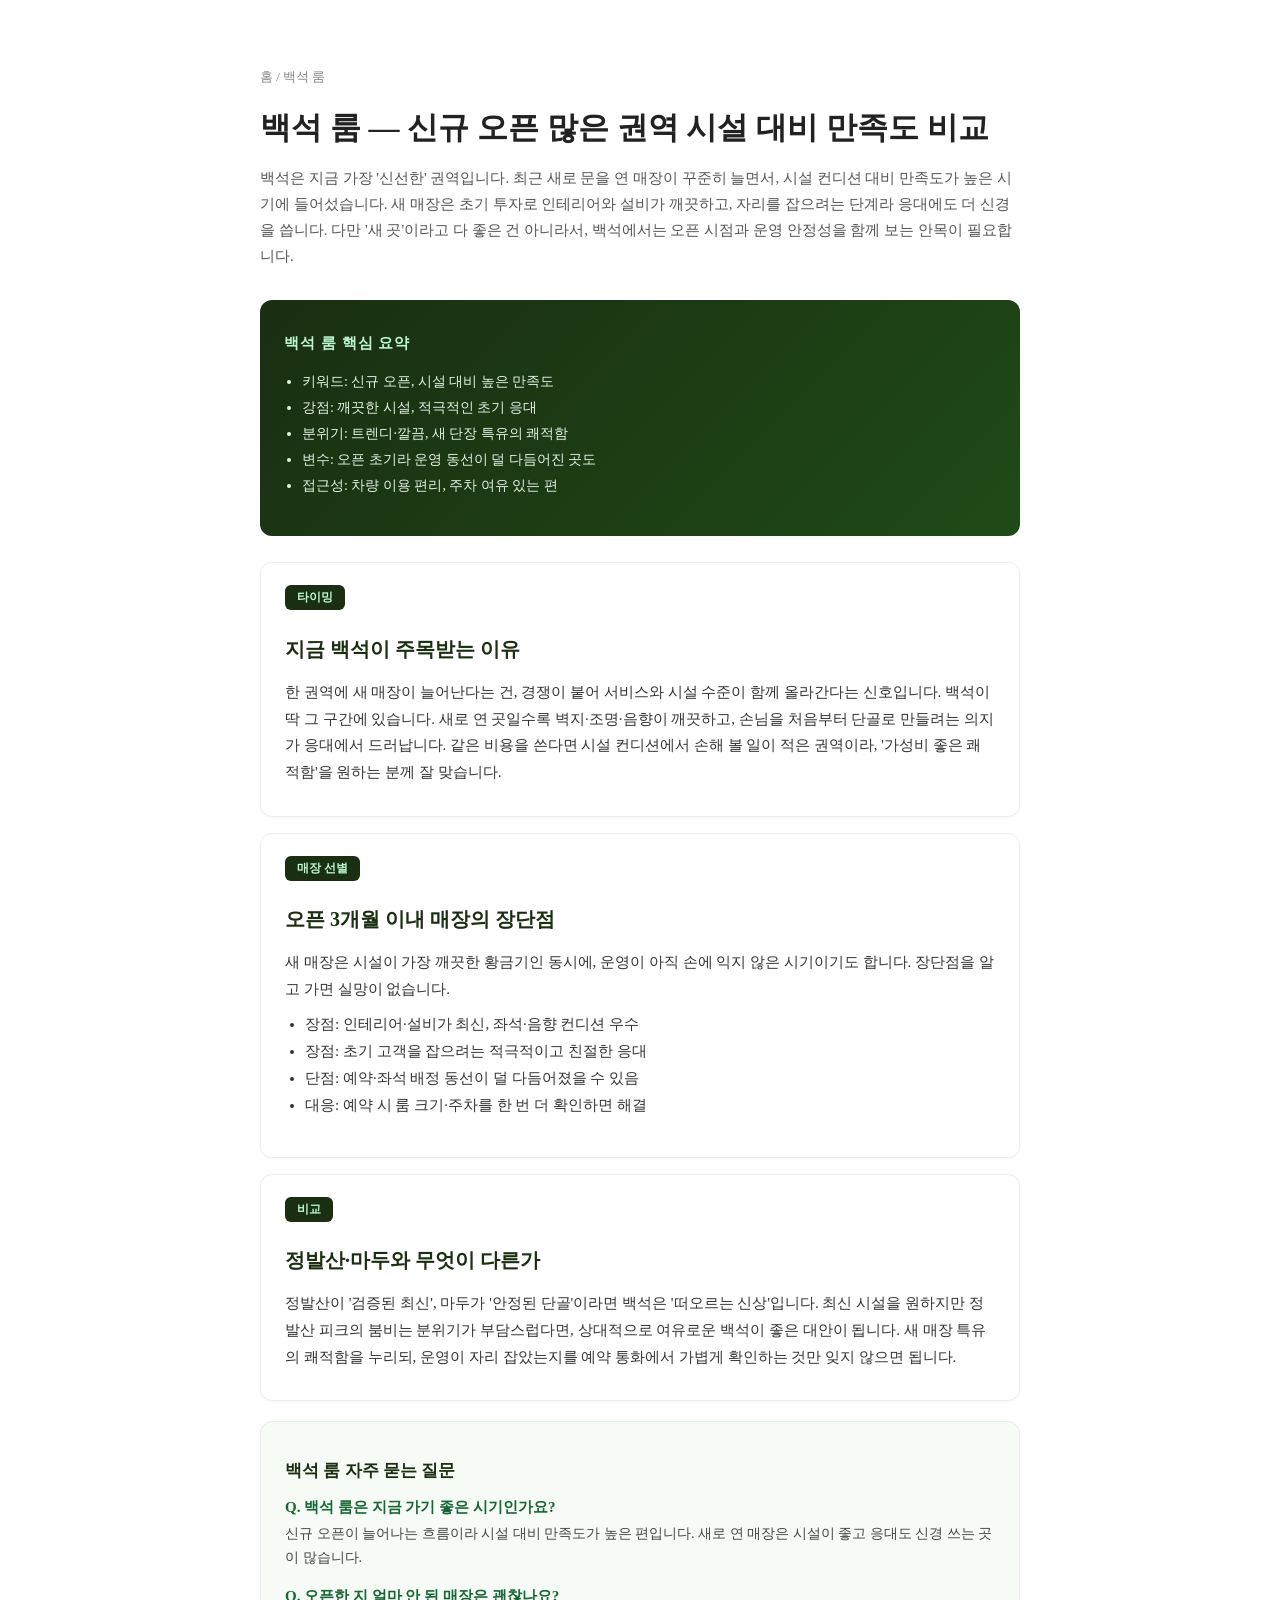
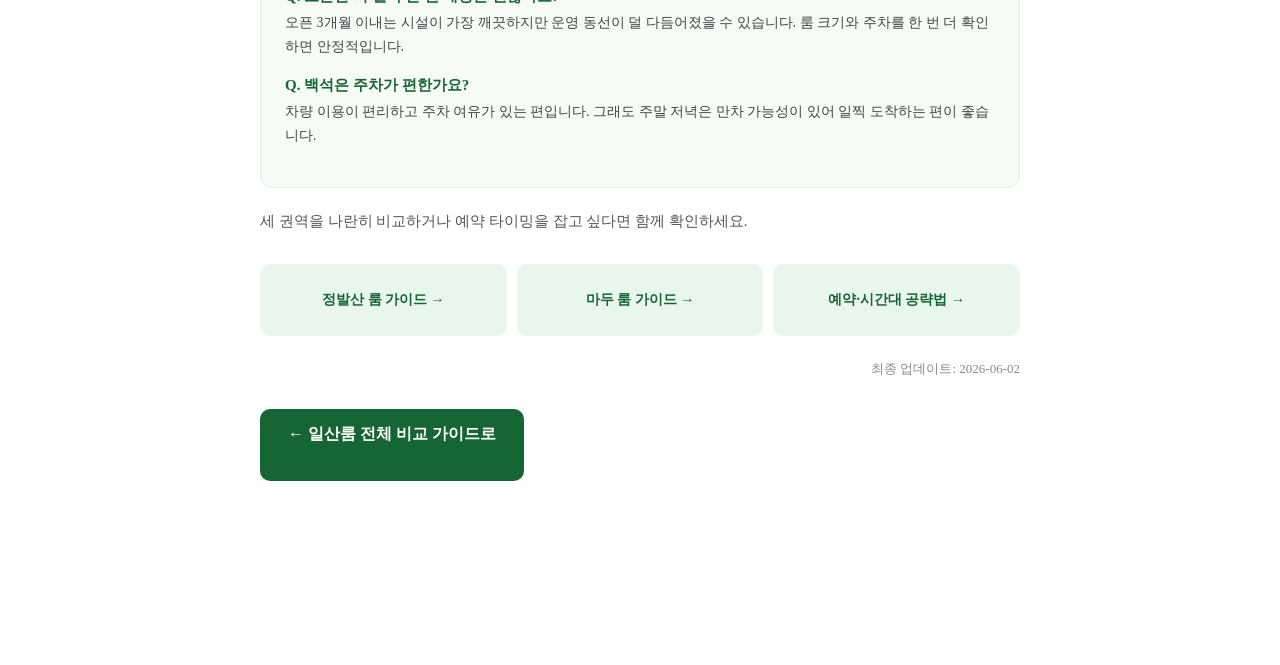
==== baekseok/index.html @ bc88d6ab "feat(seo): 롱테일 스포크 4페이지 추가 + legal 콘텐츠 보강 (허브앤스포크) - 신규 페이지: /jeongbalsan/ /madu/ /baekseok/ /reserv" ====
<!DOCTYPE html>
<html lang="ko">
<head>
  <meta charset="UTF-8">
  <meta name="viewport" content="width=device-width, initial-scale=1.0">
  <title>백석 룸 — 신규 오픈 많은 권역 시설 대비 만족도 비교</title>
  <link rel="icon" href="/favicon.ico" type="image/x-icon">
  <meta name="description" content="백석 룸은 신규 오픈이 늘며 시설 대비 만족도가 높은 시기입니다. 백석역 일대 새 매장 고르는 법과 오픈 3개월 이내 매장의 장단점, 직접 가본 비교 포인트를 정리했습니다.">
  <meta name="keywords" content="백석 룸, 백석역 룸, 백석 신규 룸, 백석 프라이빗 룸, 백석 룸 추천, 백석 룸 후기">
  <link rel="canonical" href="https://ilsanroom3.pages.dev/baekseok/">
  <meta property="og:type" content="article">
  <meta property="og:title" content="백석 룸 — 신규 오픈 많은 권역 시설 대비 만족도 비교">
  <meta property="og:description" content="백석은 신규 오픈이 늘며 시설 대비 만족도가 높은 시기. 새 매장 고르는 법과 비교 포인트.">
  <meta property="og:url" content="https://ilsanroom3.pages.dev/baekseok/">
  <meta property="og:image" content="https://ilsanroom3.pages.dev/og-home.png">
  <meta property="og:image:width" content="1200">
  <meta property="og:image:height" content="1200">
  <meta property="og:locale" content="ko_KR">
  <meta property="og:site_name" content="일산룸 추천 가이드">
  <meta name="twitter:card" content="summary_large_image">
  <meta name="twitter:title" content="백석 룸 — 신규 오픈 많은 권역 시설 대비 만족도 비교">
  <meta name="twitter:description" content="백석은 신규 오픈이 늘며 시설 대비 만족도가 높은 시기. 새 매장 고르는 법.">
  <meta name="twitter:image" content="https://ilsanroom3.pages.dev/og-home.png">
  <meta name="robots" content="index, follow, max-snippet:-1, max-image-preview:large">
  <meta name="theme-color" content="#1a1a2e">
  <link rel="manifest" href="/site.webmanifest">
  <link rel="apple-touch-icon" href="/icon-192.png">
  <meta name="apple-mobile-web-app-capable" content="yes">
  <meta name="apple-mobile-web-app-title" content="일산룸">
  <script type="application/ld+json">
  {
    "@context": "https://schema.org",
    "@graph": [
      {
        "@type": "WebPage",
        "@id": "https://ilsanroom3.pages.dev/baekseok/#webpage",
        "name": "백석 룸 — 신규 오픈 많은 권역 시설 대비 만족도 비교",
        "description": "백석역 일대 신규 매장 고르는 법과 비교 포인트.",
        "url": "https://ilsanroom3.pages.dev/baekseok/",
        "inLanguage": "ko-KR",
        "datePublished": "2026-06-02T00:00:00+09:00",
        "dateModified": "2026-06-02T00:00:00+09:00",
        "isPartOf": { "@id": "https://ilsanroom3.pages.dev/#website" },
        "breadcrumb": { "@id": "https://ilsanroom3.pages.dev/baekseok/#breadcrumb" }
      },
      {
        "@type": "BreadcrumbList",
        "@id": "https://ilsanroom3.pages.dev/baekseok/#breadcrumb",
        "itemListElement": [
          { "@type": "ListItem", "position": 1, "name": "홈", "item": "https://ilsanroom3.pages.dev/" },
          { "@type": "ListItem", "position": 2, "name": "백석 룸", "item": "https://ilsanroom3.pages.dev/baekseok/" }
        ]
      },
      {
        "@type": "Article",
        "headline": "백석 룸 — 신규 오픈 많은 권역 시설 대비 만족도 비교",
        "description": "신규 오픈 매장의 장단점과 백석역 룸 선택 기준.",
        "datePublished": "2026-06-02T00:00:00+09:00",
        "dateModified": "2026-06-02T00:00:00+09:00",
        "inLanguage": "ko-KR",
        "author": { "@type": "Person", "name": "일산룸 10년 경험자" },
        "publisher": { "@id": "https://ilsanroom3.pages.dev/#organization" },
        "mainEntityOfPage": { "@id": "https://ilsanroom3.pages.dev/baekseok/#webpage" }
      },
      {
        "@type": "FAQPage",
        "mainEntity": [
          {
            "@type": "Question",
            "name": "백석 룸은 지금 가기 좋은 시기인가요?",
            "acceptedAnswer": { "@type": "Answer", "text": "백석은 신규 오픈이 늘어나는 흐름이라 시설 대비 만족도가 높은 편입니다. 새로 연 매장은 초기 투자로 시설 컨디션이 좋고, 자리를 잡기 위한 응대도 신경 쓰는 곳이 많습니다." }
          },
          {
            "@type": "Question",
            "name": "오픈한 지 얼마 안 된 매장은 괜찮나요?",
            "acceptedAnswer": { "@type": "Answer", "text": "오픈 3개월 이내 매장은 시설이 가장 깨끗한 시기지만 운영 동선이 덜 다듬어졌을 수 있습니다. 예약 시 룸 크기와 주차를 한 번 더 확인하면 안정적으로 이용할 수 있습니다." }
          }
        ]
      }
    ]
  }
  </script>
  <link rel="stylesheet" href="/style.css">
  <style>
    .spoke-wrap{max-width:760px;margin:0 auto;padding:40px 20px 100px;color:#222}
    .spoke-wrap h1{font-size:25px;font-weight:800;margin-bottom:8px;line-height:1.38;word-break:keep-all}
    .spoke-wrap .lead{color:#555;margin-bottom:30px;font-size:15px;line-height:1.75}
    .spoke-hero{background:linear-gradient(135deg,#1a2e11,#1f4a17);color:#fff;padding:22px 24px;border-radius:12px;margin-bottom:26px}
    .spoke-hero h2{font-size:15px;color:#bbf7d0;margin-bottom:12px;font-weight:800;letter-spacing:1px}
    .spoke-hero ul{padding-left:18px;color:#e6f2e6}
    .spoke-hero li{font-size:14px;line-height:1.85}
    .spoke-card{background:#fff;border:1px solid #eee;border-radius:12px;padding:22px 24px;margin-bottom:16px;box-shadow:0 1px 3px rgba(0,0,0,.04)}
    .spoke-card h2{font-size:18px;font-weight:700;color:#1a2e11;margin-bottom:10px;word-break:keep-all;line-height:1.45}
    .spoke-card p{font-size:15px;line-height:1.78;color:#333;margin-bottom:8px}
    .spoke-card ul{margin-top:8px;padding-left:20px}
    .spoke-card li{font-size:15px;line-height:1.8;color:#333}
    .spoke-badge{display:inline-block;background:#1a2e11;color:#bbf7d0;padding:4px 12px;border-radius:6px;font-size:12px;font-weight:700;margin-bottom:8px}
    .spoke-faq{background:#f6fbf6;border:1px solid #e2efe2;border-radius:12px;padding:22px 24px;margin:20px 0}
    .spoke-faq h2{font-size:17px;color:#1a2e11;font-weight:800;margin-bottom:14px}
    .spoke-faq dt{font-weight:700;color:#166534;font-size:15px;margin-bottom:5px}
    .spoke-faq dd{margin:0 0 16px;font-size:14px;line-height:1.75;color:#444}
    .spoke-nav{display:flex;flex-wrap:wrap;gap:10px;margin:24px 0}
    .spoke-nav a{flex:1;min-width:120px;text-align:center;padding:14px 10px;background:#e9f6ec;color:#166534;font-weight:700;text-decoration:none;border-radius:10px;font-size:14px;min-height:44px;line-height:1.3;display:flex;align-items:center;justify-content:center}
    .spoke-nav a:hover{background:#d9eede}
    .back-link{display:inline-block;margin-top:18px;padding:14px 28px;background:#166534;color:#fff;font-weight:700;text-decoration:none;border-radius:10px;min-height:44px;line-height:1.4}
    .back-link:hover{background:#14532d}
    .last-updated{font-size:13px;color:#888;margin-top:18px;text-align:right}
    @media (min-width:768px){.spoke-wrap{padding:60px 24px 120px}.spoke-wrap h1{font-size:31px}.spoke-card h2{font-size:20px}}
  </style>
</head>
<body>
  <a href="#spoke-main" class="skip-link">본문 바로가기</a>
  <main class="spoke-wrap" id="spoke-main">
    <nav aria-label="브레드크럼" style="font-size:13px;color:#888;margin-bottom:12px">
      <a href="/" style="color:#888;text-decoration:none">홈</a> / <span>백석 룸</span>
    </nav>

    <h1>백석 룸 — 신규 오픈 많은 권역 시설 대비 만족도 비교</h1>
    <p class="lead">백석은 지금 가장 '신선한' 권역입니다. 최근 새로 문을 연 매장이 꾸준히 늘면서, 시설 컨디션 대비 만족도가 높은 시기에 들어섰습니다. 새 매장은 초기 투자로 인테리어와 설비가 깨끗하고, 자리를 잡으려는 단계라 응대에도 더 신경을 씁니다. 다만 '새 곳'이라고 다 좋은 건 아니라서, 백석에서는 오픈 시점과 운영 안정성을 함께 보는 안목이 필요합니다.</p>

    <div class="spoke-hero" aria-label="백석 요약">
      <h2>백석 룸 핵심 요약</h2>
      <ul>
        <li>키워드: 신규 오픈, 시설 대비 높은 만족도</li>
        <li>강점: 깨끗한 시설, 적극적인 초기 응대</li>
        <li>분위기: 트렌디·깔끔, 새 단장 특유의 쾌적함</li>
        <li>변수: 오픈 초기라 운영 동선이 덜 다듬어진 곳도</li>
        <li>접근성: 차량 이용 편리, 주차 여유 있는 편</li>
      </ul>
    </div>

    <div class="spoke-card">
      <span class="spoke-badge">타이밍</span>
      <h2>지금 백석이 주목받는 이유</h2>
      <p>한 권역에 새 매장이 늘어난다는 건, 경쟁이 붙어 서비스와 시설 수준이 함께 올라간다는 신호입니다. 백석이 딱 그 구간에 있습니다. 새로 연 곳일수록 벽지·조명·음향이 깨끗하고, 손님을 처음부터 단골로 만들려는 의지가 응대에서 드러납니다. 같은 비용을 쓴다면 시설 컨디션에서 손해 볼 일이 적은 권역이라, '가성비 좋은 쾌적함'을 원하는 분께 잘 맞습니다.</p>
    </div>

    <div class="spoke-card">
      <span class="spoke-badge">매장 선별</span>
      <h2>오픈 3개월 이내 매장의 장단점</h2>
      <p>새 매장은 시설이 가장 깨끗한 황금기인 동시에, 운영이 아직 손에 익지 않은 시기이기도 합니다. 장단점을 알고 가면 실망이 없습니다.</p>
      <ul>
        <li>장점: 인테리어·설비가 최신, 좌석·음향 컨디션 우수</li>
        <li>장점: 초기 고객을 잡으려는 적극적이고 친절한 응대</li>
        <li>단점: 예약·좌석 배정 동선이 덜 다듬어졌을 수 있음</li>
        <li>대응: 예약 시 룸 크기·주차를 한 번 더 확인하면 해결</li>
      </ul>
    </div>

    <div class="spoke-card">
      <span class="spoke-badge">비교</span>
      <h2>정발산·마두와 무엇이 다른가</h2>
      <p>정발산이 '검증된 최신', 마두가 '안정된 단골'이라면 백석은 '떠오르는 신상'입니다. 최신 시설을 원하지만 정발산 피크의 붐비는 분위기가 부담스럽다면, 상대적으로 여유로운 백석이 좋은 대안이 됩니다. 새 매장 특유의 쾌적함을 누리되, 운영이 자리 잡았는지를 예약 통화에서 가볍게 확인하는 것만 잊지 않으면 됩니다.</p>
    </div>

    <div class="spoke-faq">
      <h2>백석 룸 자주 묻는 질문</h2>
      <dl>
        <dt>Q. 백석 룸은 지금 가기 좋은 시기인가요?</dt>
        <dd>신규 오픈이 늘어나는 흐름이라 시설 대비 만족도가 높은 편입니다. 새로 연 매장은 시설이 좋고 응대도 신경 쓰는 곳이 많습니다.</dd>
        <dt>Q. 오픈한 지 얼마 안 된 매장은 괜찮나요?</dt>
        <dd>오픈 3개월 이내는 시설이 가장 깨끗하지만 운영 동선이 덜 다듬어졌을 수 있습니다. 룸 크기와 주차를 한 번 더 확인하면 안정적입니다.</dd>
        <dt>Q. 백석은 주차가 편한가요?</dt>
        <dd>차량 이용이 편리하고 주차 여유가 있는 편입니다. 그래도 주말 저녁은 만차 가능성이 있어 일찍 도착하는 편이 좋습니다.</dd>
      </dl>
    </div>

    <p class="lead" style="margin-top:8px">세 권역을 나란히 비교하거나 예약 타이밍을 잡고 싶다면 함께 확인하세요.</p>
    <nav class="spoke-nav" aria-label="권역 이동">
      <a href="/jeongbalsan/">정발산 룸 가이드 →</a>
      <a href="/madu/">마두 룸 가이드 →</a>
      <a href="/reserve/">예약·시간대 공략법 →</a>
    </nav>

    <p class="last-updated">최종 업데이트: 2026-06-02</p>
    <a href="/" class="back-link">← 일산룸 전체 비교 가이드로</a>
  </main>

  <script>
    if ('serviceWorker' in navigator) {
      window.addEventListener('load', function () {
        navigator.serviceWorker.register('/sw.js').catch(function(){});
      });
    }
  </script>
</body>
</html>
---- style.css ----
/* ===== Non-critical CSS (loaded async) ===== */
/* Critical above-fold CSS is inlined in <head> */

/* Scroll behavior */
html { scroll-behavior: smooth; }

/* ===== ERROR BOUNDARY ===== */
.error-boundary {
  display: none; position: fixed; inset: 0; z-index: 99999;
  background: #fff; flex-direction: column; align-items: center; justify-content: center;
  text-align: center; padding: 40px 20px;
}
.error-boundary.show { display: flex; }
.error-boundary p { font-size: 18px; font-weight: 700; color: #111; margin-bottom: 20px; }
.error-retry-btn {
  padding: 14px 32px; background: #7c3aed; color: #fff; border: none; border-radius: 12px;
  font-size: 16px; font-weight: 700; cursor: pointer; min-height: 44px; font-family: inherit;
}

/* ===== COUNTDOWN ===== */
.countdown-bar {
  display: inline-block; padding: 8px 20px; background: rgba(239,68,68,0.15);
  border: 1px solid rgba(239,68,68,0.4); border-radius: 24px;
  color: #fca5a5; font-size: 14px; animation: pulse-glow 2s ease-in-out infinite;
  text-shadow: 1px 1px 4px rgba(0,0,0,0.7);
}
.countdown-bar strong { color: #ef4444; font-size: 16px; }
@keyframes pulse-glow { 0%,100% { box-shadow: 0 0 0 0 rgba(239,68,68,0); } 50% { box-shadow: 0 0 16px 4px rgba(239,68,68,0.2); } }

/* ===== TABLE OF CONTENTS ===== */
.toc-box {
  margin: 32px 0 0; padding: 24px 20px; background: #fff;
  border: 1px solid #e0e0e8; border-radius: 12px;
}
.toc-title { font-size: 17px; font-weight: 700; color: #111; margin-bottom: 12px; }
.toc-list { padding-left: 20px; display: flex; flex-direction: column; gap: 8px; }
.toc-list li { font-size: 15px; line-height: 1.5; }
.toc-list a { color: #5b21b6; text-decoration: none; font-weight: 600; }
.toc-list a:hover { text-decoration: underline; color: #7c3aed; }

/* ===== FAQ SECTION ===== */
.faq-list { display: flex; flex-direction: column; gap: 12px; margin-top: 20px; }
.faq-item { background: #fff; border: 1px solid #e0e0e8; border-radius: 12px; overflow: hidden; }
.faq-question {
  padding: 16px 20px; font-size: 16px; font-weight: 700; color: #111;
  cursor: pointer; list-style: none; display: flex; align-items: center; justify-content: space-between;
  min-height: 44px;
}
.faq-question::-webkit-details-marker { display: none; }
.faq-question::after { content: '+'; font-size: 22px; font-weight: 700; color: #7c3aed; flex-shrink: 0; margin-left: 12px; }
details[open] .faq-question::after { content: '−'; }
details[open] .faq-question { border-bottom: 1px solid #e0e0e8; }
.faq-answer { padding: 16px 20px; }
.faq-answer p { font-size: 15px; color: #333; line-height: 1.7; }

/* ===== CONTENT ===== */
.content { max-width: 680px; margin: 0 auto; padding: 0 20px; }

/* ===== ARTICLE SECTION ===== */
.article-section { padding: 40px 0 32px; border-bottom: 1px solid #e0e0e8; }
.article-section:last-child { border-bottom: none; }
.article-section h2 { font-size: 21px; font-weight: 700; color: #111; margin-bottom: 20px; line-height: 1.4; word-break: keep-all; }
.article-section p { margin-bottom: 16px; color: #222; word-break: keep-all; }
.article-section p:last-child { margin-bottom: 0; }

/* Hook Opener */
.hook-opener strong { font-size: 19px; color: #6d28d9; }

/* ===== PHOTOS ===== */
.article-photo { margin: 28px 0; border-radius: 12px; overflow: hidden; background: #1a1a2e; }
.article-photo img { display: block; width: 100%; height: auto; aspect-ratio: 3/2; object-fit: cover; }
.article-photo figcaption {
  padding: 12px 16px; font-size: 13px; line-height: 1.5;
  background: #111; color: #e0e0e0; /* 4.5:1+ contrast on #111 */
}

/* ===== PULL QUOTE ===== */
.pull-quote {
  margin: 40px 0; padding: 32px 24px;
  background: linear-gradient(135deg, #f5f0ff, #ede5ff);
  border-left: 4px solid #7c3aed; border-radius: 0 12px 12px 0;
  font-size: 20px; font-weight: 600; font-style: italic;
  color: #2d1b69; line-height: 1.5; text-align: center; word-break: keep-all;
}

/* ===== COMPARISON TABLE ===== */
.compare-table { margin: 28px 0; background: #fff; border-radius: 12px; border: 1px solid #e0e0e8; overflow: hidden; }
.compare-table h3 { padding: 16px 20px; font-size: 16px; font-weight: 700; background: #1a1a2e; color: #fff; }
.table-wrap { overflow-x: auto; -webkit-overflow-scrolling: touch; }
.compare-table table { width: 100%; border-collapse: collapse; font-size: 14px; }
.compare-table th, .compare-table td { padding: 12px 16px; text-align: center; border-bottom: 1px solid #eee; min-width: 80px; }
.compare-table thead th { background: #f8f6ff; font-weight: 700; color: #333; }
.compare-table tbody th { text-align: left; font-weight: 600; color: #111; }
/* Badges — WCAG AA contrast */
.badge { display: inline-block; padding: 3px 10px; border-radius: 20px; font-size: 12px; font-weight: 700; }
.badge.good { background: #166534; color: #fff; } /* white on dark green = 7:1+ */
.badge.mid { background: #92400e; color: #fff; } /* white on dark amber = 6:1+ */
.badge.warn { background: #991b1b; color: #fff; } /* white on dark red = 7:1+ */

/* ===== SWIPE GALLERY ===== */
.swipe-gallery { margin: 24px 0; position: relative; overflow: hidden; border-radius: 12px; background: #111; }
.gallery-track { display: flex; transition: transform 0.35s ease; touch-action: pan-y; cursor: grab; }
.gallery-track:active { cursor: grabbing; }
.gallery-slide { flex: 0 0 100%; position: relative; }
.gallery-slide img { display: block; width: 100%; height: auto; aspect-ratio: 3/2; object-fit: cover; }
.gallery-caption {
  position: absolute; bottom: 0; left: 0; right: 0;
  padding: 12px 16px; background: linear-gradient(transparent, rgba(0,0,0,0.85));
  color: #fff; font-size: 14px; font-weight: 600; text-shadow: 2px 2px 6px rgba(0,0,0,0.9);
}
.gallery-dots { display: flex; justify-content: center; gap: 8px; padding: 12px 0; }
.gallery-dot {
  width: 44px; height: 44px; border-radius: 50%; background: transparent;
  border: none; cursor: pointer; padding: 0; display: flex; align-items: center; justify-content: center;
}
.gallery-dot::after { content: ''; display: block; width: 10px; height: 10px; border-radius: 50%; background: #666; transition: background 0.2s, transform 0.2s; }
.gallery-dot.active::after { background: #c084fc; transform: scale(1.4); }
.gallery-hint { text-align: center; padding: 4px 0 12px; color: #999; font-size: 13px; } /* #999 on #111 = 6.3:1 */

/* ===== CHECKLIST ===== */
.checklist { display: flex; flex-direction: column; gap: 24px; }
.check-item { display: flex; gap: 16px; align-items: flex-start; }
.check-num {
  flex-shrink: 0; width: 44px; height: 44px; background: #7c3aed; color: #fff;
  border-radius: 50%; display: flex; align-items: center; justify-content: center;
  font-size: 14px; font-weight: 700; margin-top: 2px;
}
.check-item h3 { font-size: 17px; font-weight: 700; color: #111; margin-bottom: 6px; }
.check-item p { font-size: 15px; color: #333; line-height: 1.65; }

/* ===== BEFORE/AFTER ===== */
.before-after { display: flex; align-items: stretch; gap: 12px; margin: 28px 0; }
.ba-card { flex: 1; background: #fff; border-radius: 12px; padding: 20px 16px; border: 1px solid #e0e0e8; }
.ba-label { display: inline-block; padding: 4px 12px; border-radius: 20px; font-size: 12px; font-weight: 700; margin-bottom: 12px; }
.ba-label.before { background: #166534; color: #fff; }
.ba-label.after { background: #991b1b; color: #fff; }
.ba-card p { font-size: 14px; color: #333; line-height: 1.6; }
.ba-arrow { display: flex; align-items: center; font-size: 24px; color: #666; font-weight: 700; flex-shrink: 0; }

/* ===== MINI QUIZ ===== */
.quiz-wrap { margin-top: 20px; }
.quiz-card { display: none; background: #fff; border: 1px solid #e0e0e8; border-radius: 16px; padding: 28px 20px; text-align: center; }
.quiz-card.active { display: block; animation: fadeUp 0.3s ease; }
.quiz-step { display: inline-block; padding: 4px 14px; background: #f5f0ff; color: #6d28d9; font-size: 13px; font-weight: 700; border-radius: 20px; margin-bottom: 16px; }
.quiz-question { font-size: 18px; font-weight: 700; color: #111; margin-bottom: 20px; line-height: 1.4; }
.quiz-btn {
  display: block; width: 100%; padding: 14px 20px; margin-bottom: 10px;
  background: #f8f6ff; border: 2px solid #d0d0e0; border-radius: 12px;
  font-size: 15px; font-weight: 600; color: #222; cursor: pointer;
  transition: all 0.15s ease; min-height: 44px; text-align: left; font-family: inherit;
}
.quiz-btn:hover { border-color: #7c3aed; background: #f0ebff; color: #5b21b6; }
.quiz-btn:active { transform: scale(0.98); }
.quiz-result { display: none; background: linear-gradient(135deg, #1a1a2e, #2d1b69); border-radius: 16px; padding: 32px 24px; text-align: center; }
.quiz-result.active { display: block; animation: fadeUp 0.4s ease; }
.quiz-result-badge { display: inline-block; padding: 4px 16px; background: rgba(192,132,252,0.2); color: #c084fc; font-size: 12px; font-weight: 800; letter-spacing: 2px; border-radius: 20px; margin-bottom: 16px; }
.quiz-result-title { font-size: 22px; font-weight: 800; color: #fff; margin-bottom: 12px; text-shadow: 2px 2px 6px rgba(0,0,0,0.9); }
.quiz-result-desc { font-size: 15px; color: #d4d0e0; line-height: 1.65; margin-bottom: 24px; }
.quiz-cta { max-width: 320px; }
@keyframes fadeUp { from { opacity: 0; transform: translateY(16px); } to { opacity: 1; transform: translateY(0); } }

/* ===== REVIEWS ===== */
.review-cards { display: flex; flex-direction: column; gap: 16px; margin-top: 20px; }
.review-card { background: #fff; border: 1px solid #e0e0e8; border-radius: 12px; padding: 20px; }
.review-stars { color: #b45309; font-size: 16px; margin-bottom: 8px; letter-spacing: 2px; } /* #b45309 on #fff = 4.6:1 */
.review-text { font-size: 15px; color: #222; line-height: 1.65; font-style: italic; margin-bottom: 10px; }
.review-author { font-size: 13px; color: #555; font-weight: 600; } /* #555 on #fff = 7.4:1 */

/* ===== SECRET SECTION ===== */
.secret-section { opacity: 0; transform: translateY(40px); transition: opacity 0.6s ease, transform 0.6s ease; }
.secret-section.revealed { opacity: 1; transform: translateY(0); }
.secret-badge { display: inline-block; padding: 6px 16px; background: linear-gradient(135deg, #7c3aed, #9333ea); color: #fff; font-size: 12px; font-weight: 800; letter-spacing: 2px; border-radius: 20px; margin-bottom: 16px; }
.insider-tips { display: flex; flex-direction: column; gap: 16px; margin-top: 20px; }
.tip-card { background: linear-gradient(135deg, #1a1a2e, #2d1b69); border-radius: 12px; padding: 24px 20px; color: #fff; }
.tip-num { display: inline-block; padding: 3px 10px; background: rgba(192,132,252,0.2); color: #c084fc; font-size: 11px; font-weight: 800; letter-spacing: 1px; border-radius: 12px; margin-bottom: 10px; }
.tip-card h3 { font-size: 17px; font-weight: 700; color: #fff; margin-bottom: 8px; text-shadow: 2px 2px 6px rgba(0,0,0,0.9); }
.tip-card p { font-size: 15px; color: #d4d0e0; line-height: 1.65; }

/* ===== CTA ===== */
.cta-box { padding: 36px 0; text-align: center; }
.cta-button {
  display: block; width: 100%; max-width: 480px; margin: 0 auto; padding: 0 24px;
  height: 56px; line-height: 56px;
  background: linear-gradient(135deg, #7c3aed, #9333ea);
  color: #fff; font-size: 17px; font-weight: 700; text-decoration: none;
  border-radius: 14px; text-align: center; min-height: 44px;
  transition: transform 0.15s ease, box-shadow 0.15s ease;
  box-shadow: 0 4px 16px rgba(124,58,237,0.3);
}
.cta-button:hover { transform: translateY(-2px); box-shadow: 0 6px 24px rgba(124,58,237,0.4); }
.cta-button:active { transform: translateY(0); }
.cta-button-big { height: 64px; line-height: 64px; font-size: 19px; border-radius: 16px; box-shadow: 0 6px 24px rgba(124,58,237,0.35); }
.cta-box-bottom { padding: 48px 0; }

/* ===== EXIT INTENT POPUP ===== */
.exit-popup {
  display: none; position: fixed; inset: 0; z-index: 10000;
  background: rgba(0,0,0,0.7); align-items: center; justify-content: center;
  padding: 20px; animation: fadeIn 0.3s ease;
}
.exit-popup.show { display: flex; }
.exit-popup-inner {
  background: #fff; border-radius: 20px; padding: 36px 24px; max-width: 400px;
  width: 100%; text-align: center; position: relative;
  box-shadow: 0 20px 60px rgba(0,0,0,0.3);
}
.exit-close {
  position: absolute; top: 12px; right: 16px; background: none; border: none;
  font-size: 28px; color: #555; cursor: pointer; min-width: 44px; min-height: 44px;
  display: flex; align-items: center; justify-content: center; font-family: inherit;
}
.exit-title { font-size: 20px; font-weight: 800; color: #111; margin-bottom: 12px; }
.exit-desc { font-size: 15px; color: #444; line-height: 1.6; margin-bottom: 24px; }
.exit-cta { max-width: 320px; }
@keyframes fadeIn { from { opacity: 0; } to { opacity: 1; } }

/* ===== FIXED BOTTOM CONTACT BAR (mobile + PC) ===== */
.fixed-bottom-bar {
  position: fixed; bottom: 0; left: 0; right: 0; z-index: 9000;
  height: 56px; background: #0a0a14; border-top: 1px solid #333;
  display: flex; align-items: stretch;
  box-shadow: 0 -4px 16px rgba(0,0,0,0.3);
}
.bottom-bar-btn {
  flex: 1; display: flex; align-items: center; justify-content: center; gap: 6px;
  color: #e0e0e0; text-decoration: none; font-size: 14px; font-weight: 600;
  min-height: 44px; transition: background 0.15s;
}
.bottom-bar-btn:active { background: rgba(255,255,255,0.08); }
.bottom-bar-primary { background: linear-gradient(135deg, #7c3aed, #9333ea); color: #fff; font-size: 15px; }
.bottom-bar-primary:active { opacity: 0.9; }
.bottom-bar-icon { font-size: 18px; }

/* ===== FOOTER ===== */
.footer { background: #0a0a14; color: #999; text-align: center; padding: 32px 20px 88px; font-size: 13px; line-height: 1.7; margin-top: 40px; }

/* ===== RESPONSIVE — PC ===== */
@media (min-width: 768px) {
  body { padding-bottom: 56px; }
  .fixed-bottom-bar { max-width: 900px; left: 50%; transform: translateX(-50%); border-radius: 16px 16px 0 0; }
  .footer { padding-bottom: 32px; }
  .hero { min-height: 440px; }
  .hero-content { padding: 72px 40px 64px; }
  .hero h1 { font-size: 34px; }
  .hero-sub { font-size: 19px; }
  .article-section h2 { font-size: 24px; }
  .pull-quote { font-size: 24px; margin: 48px 0; padding: 40px 32px; }
  .before-after { gap: 20px; }
  .cta-button-big { height: 68px; line-height: 68px; font-size: 20px; }
  .content { max-width: 800px; }
  .toc-box { padding: 28px 28px; }
  .toc-list { gap: 10px; }
  .faq-question { font-size: 17px; padding: 18px 24px; }
  .faq-answer { padding: 18px 24px; }
}
@media (min-width: 1200px) { .content { max-width: 900px; } }

/* ===== ACCESSIBILITY: prefers-reduced-motion ===== */
@media (prefers-reduced-motion: reduce) {
  *, *::before, *::after {
    animation-duration: 0.01ms !important;
    animation-iteration-count: 1 !important;
    transition-duration: 0.01ms !important;
    scroll-behavior: auto !important;
  }
  .countdown-bar { animation: none; }
  .gallery-track { transition: none; }
  .secret-section { opacity: 1; transform: none; transition: none; }
}

/* ===== ACCESSIBILITY: focus-visible (keyboard navigation) ===== */
:focus-visible {
  outline: 3px solid #c084fc;
  outline-offset: 2px;
  border-radius: 4px;
}
.cta-button:focus-visible, .bottom-bar-btn:focus-visible, .quiz-btn:focus-visible, .gallery-dot:focus-visible {
  outline: 3px solid #fff;
  outline-offset: 3px;
  box-shadow: 0 0 0 6px #7c3aed;
}

/* ===== ACCESSIBILITY: skip-link for screen readers ===== */
.skip-link {
  position: absolute; left: -9999px; top: 0; z-index: 99999;
  padding: 12px 20px; background: #1a1a2e; color: #fff;
  font-weight: 700; text-decoration: none; border-radius: 0 0 8px 0;
}
.skip-link:focus { left: 0; }

/* ===== TAP TARGETS: enforce 44px minimum (WCAG 2.5.5) ===== */
a, button, summary, [role="button"] {
  min-height: 44px;
}
.toc-list a, .faq-answer a {
  display: inline-block;
  padding: 2px 4px;
  min-height: auto;
}

/* ===== READING ERGONOMICS: better mobile typography ===== */
.article-section p {
  font-size: 16px;
  line-height: 1.75;
  letter-spacing: -0.01em;
  word-break: keep-all;
  overflow-wrap: break-word;
}
.article-section strong {
  color: #5b21b6;
  font-weight: 700;
}

/* ===== CLS PREVENTION: reserve space ===== */
.social-count { min-height: 41px; }
.fixed-bottom-bar { will-change: transform; }
body { content-visibility: auto; }
.article-section { contain-intrinsic-size: auto 400px; content-visibility: auto; }
.hero { content-visibility: visible; }

/* ===== PRINT styles (SEO + accessibility) ===== */
@media print {
  .skeleton-screen, .exit-popup, .fixed-bottom-bar, .countdown-bar, .cta-box, .social-count { display: none !important; }
  body { padding: 0; background: #fff; color: #000; }
  .hero { background: #fff; min-height: auto; }
  .hero h1, .hero-sub { color: #000; text-shadow: none; }
  a { color: #000; text-decoration: underline; }
  .article-photo { break-inside: avoid; }
  .article-section { break-inside: avoid-page; padding: 20px 0; }
}

/* ===== HIGH CONTRAST: forced-colors mode (Windows) ===== */
@media (forced-colors: active) {
  .cta-button, .bottom-bar-primary { border: 2px solid CanvasText; }
  .badge { border: 1px solid CanvasText; }
}

/* ===== SAFE AREA: iOS notch / Android nav bar ===== */
.fixed-bottom-bar {
  padding-bottom: env(safe-area-inset-bottom, 0);
  height: calc(56px + env(safe-area-inset-bottom, 0));
}
body { padding-bottom: calc(56px + env(safe-area-inset-bottom, 0)); }
@media (min-width: 768px) {
  body { padding-bottom: calc(56px + env(safe-area-inset-bottom, 0)); }
}

/* ===== PC-ONLY: improved hover state ===== */
@media (hover: hover) and (pointer: fine) {
  .faq-item:hover { border-color: #7c3aed; box-shadow: 0 2px 8px rgba(124,58,237,0.1); }
  .review-card:hover { box-shadow: 0 2px 12px rgba(0,0,0,0.06); transform: translateY(-1px); transition: all 0.2s; }
  .check-item:hover .check-num { transform: scale(1.05); transition: transform 0.2s; }
}

/* ===== LARGE PC: optimized line length for readability ===== */
@media (min-width: 1024px) {
  .article-section p { max-width: 68ch; }
  .hook-opener { max-width: none; }
}
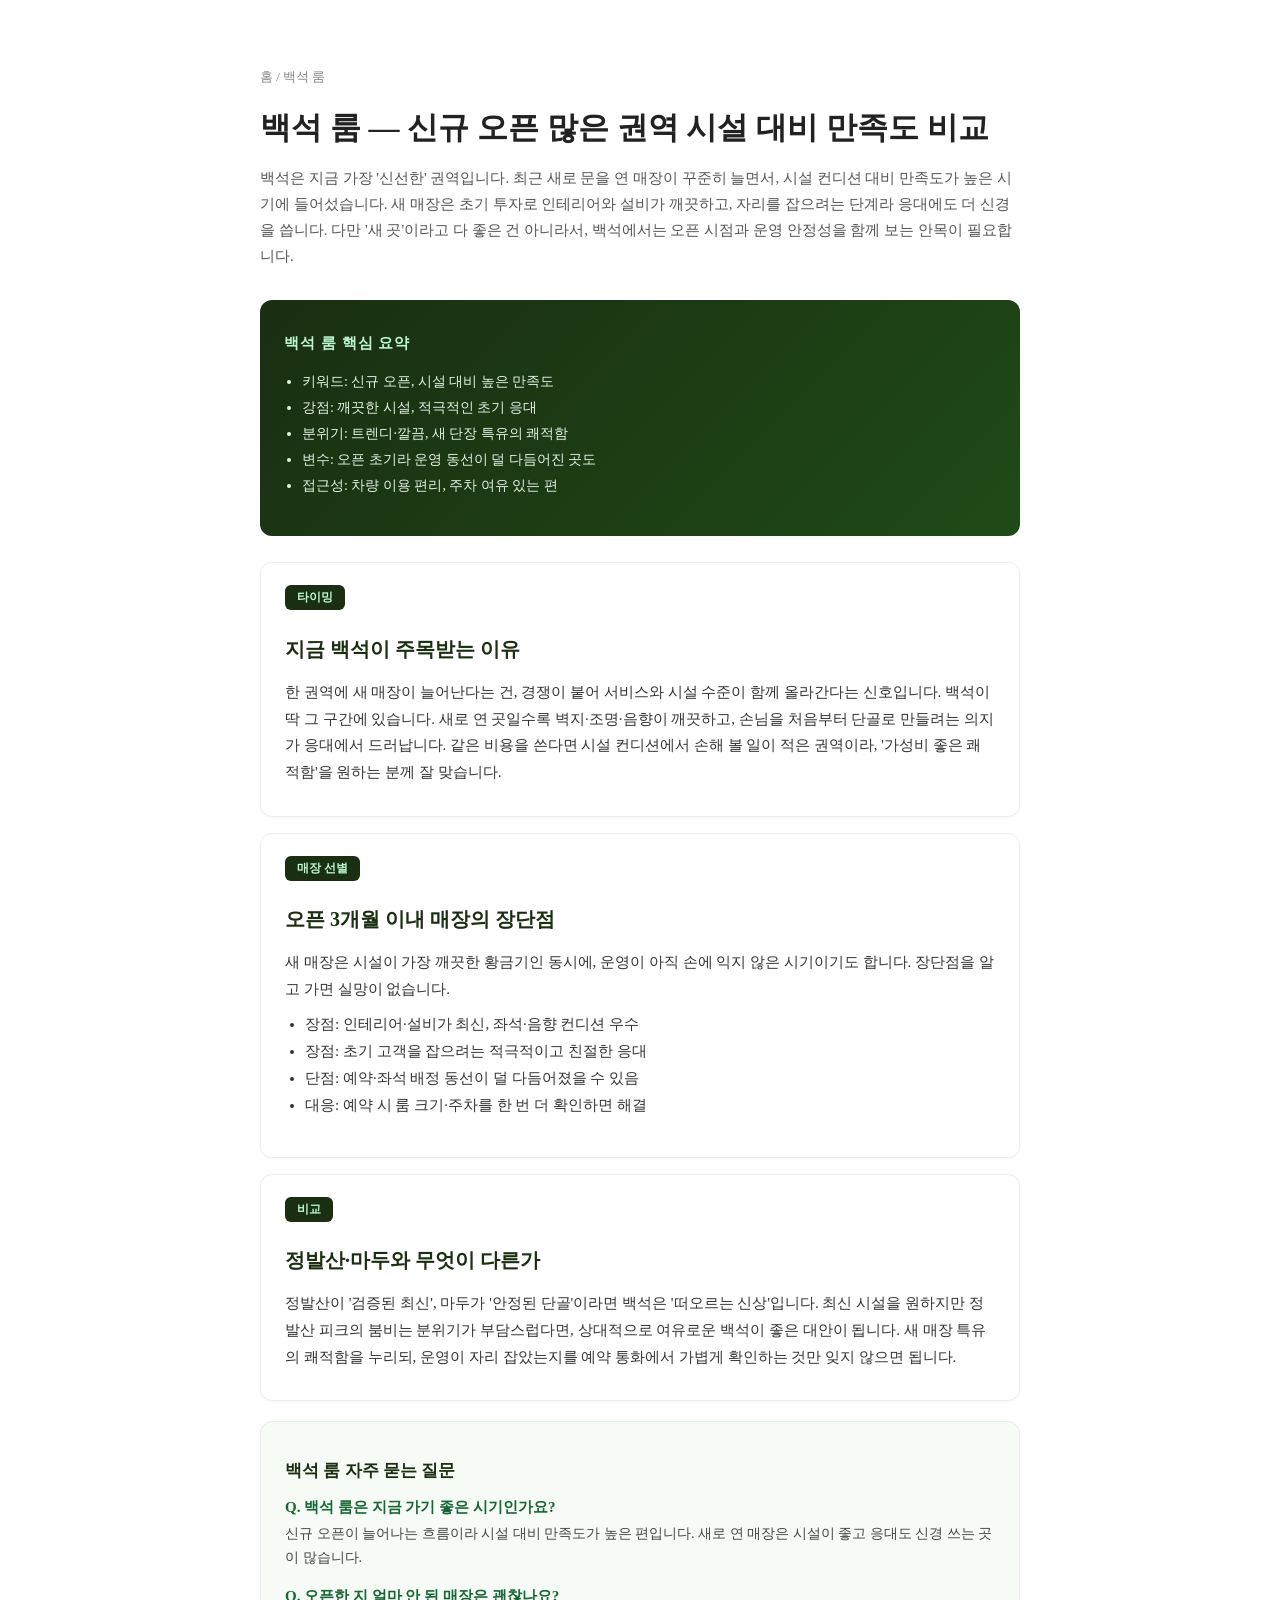
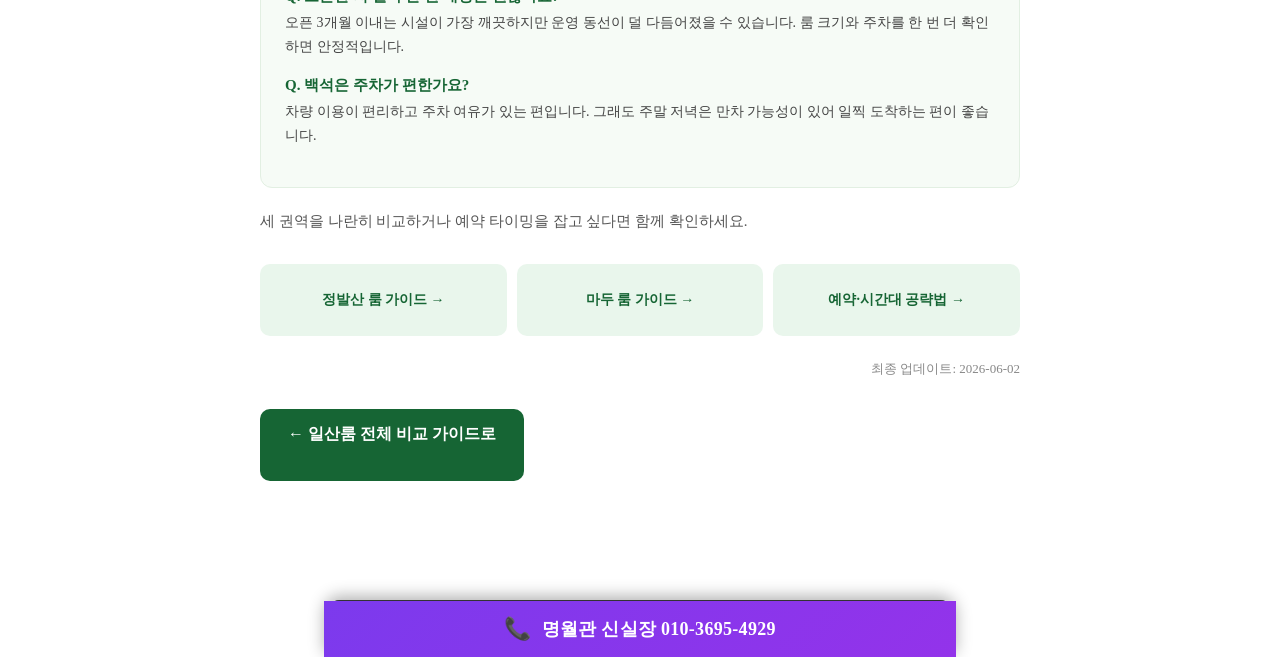
==== commit b15f0fac: "feat(cta): 모든 페이지 하단 전체폭 고정 통화바(명월관 신실장 010-3695-4929) - 6개 전 페이지에 화면 하단 고정 전화바 이식/통일 - 좌우 2분할 → 전체폭" ====
--- a/baekseok/index.html
+++ b/baekseok/index.html
@@ -176,6 +176,14 @@
     <a href="/" class="back-link">← 일산룸 전체 비교 가이드로</a>
   </main>
 
+  <!-- Fixed Bottom Contact Bar (mobile + PC) — 일산명월관 신실장 -->
+  <nav class="fixed-bottom-bar" id="fixedBottomBar" aria-label="하단 연락처">
+    <a href="tel:01036954929" class="bottom-bar-btn bottom-bar-primary" aria-label="일산명월관 신실장에게 전화하기 010-3695-4929">
+      <span class="bottom-bar-icon" aria-hidden="true">&#128222;</span>
+      <span>명월관 신실장 010-3695-4929</span>
+    </a>
+  </nav>
+
   <script>
     if ('serviceWorker' in navigator) {
       window.addEventListener('load', function () {
--- a/style.css
+++ b/style.css
@@ -227,9 +227,9 @@
   min-height: 44px; transition: background 0.15s;
 }
 .bottom-bar-btn:active { background: rgba(255,255,255,0.08); }
-.bottom-bar-primary { background: linear-gradient(135deg, #7c3aed, #9333ea); color: #fff; font-size: 15px; }
+.bottom-bar-primary { background: linear-gradient(135deg, #7c3aed, #9333ea); color: #fff; font-size: 18px; font-weight: 800; letter-spacing: 0.3px; gap: 10px; }
 .bottom-bar-primary:active { opacity: 0.9; }
-.bottom-bar-icon { font-size: 18px; }
+.bottom-bar-icon { font-size: 22px; }
 
 /* ===== FOOTER ===== */
 .footer { background: #0a0a14; color: #999; text-align: center; padding: 32px 20px 88px; font-size: 13px; line-height: 1.7; margin-top: 40px; }
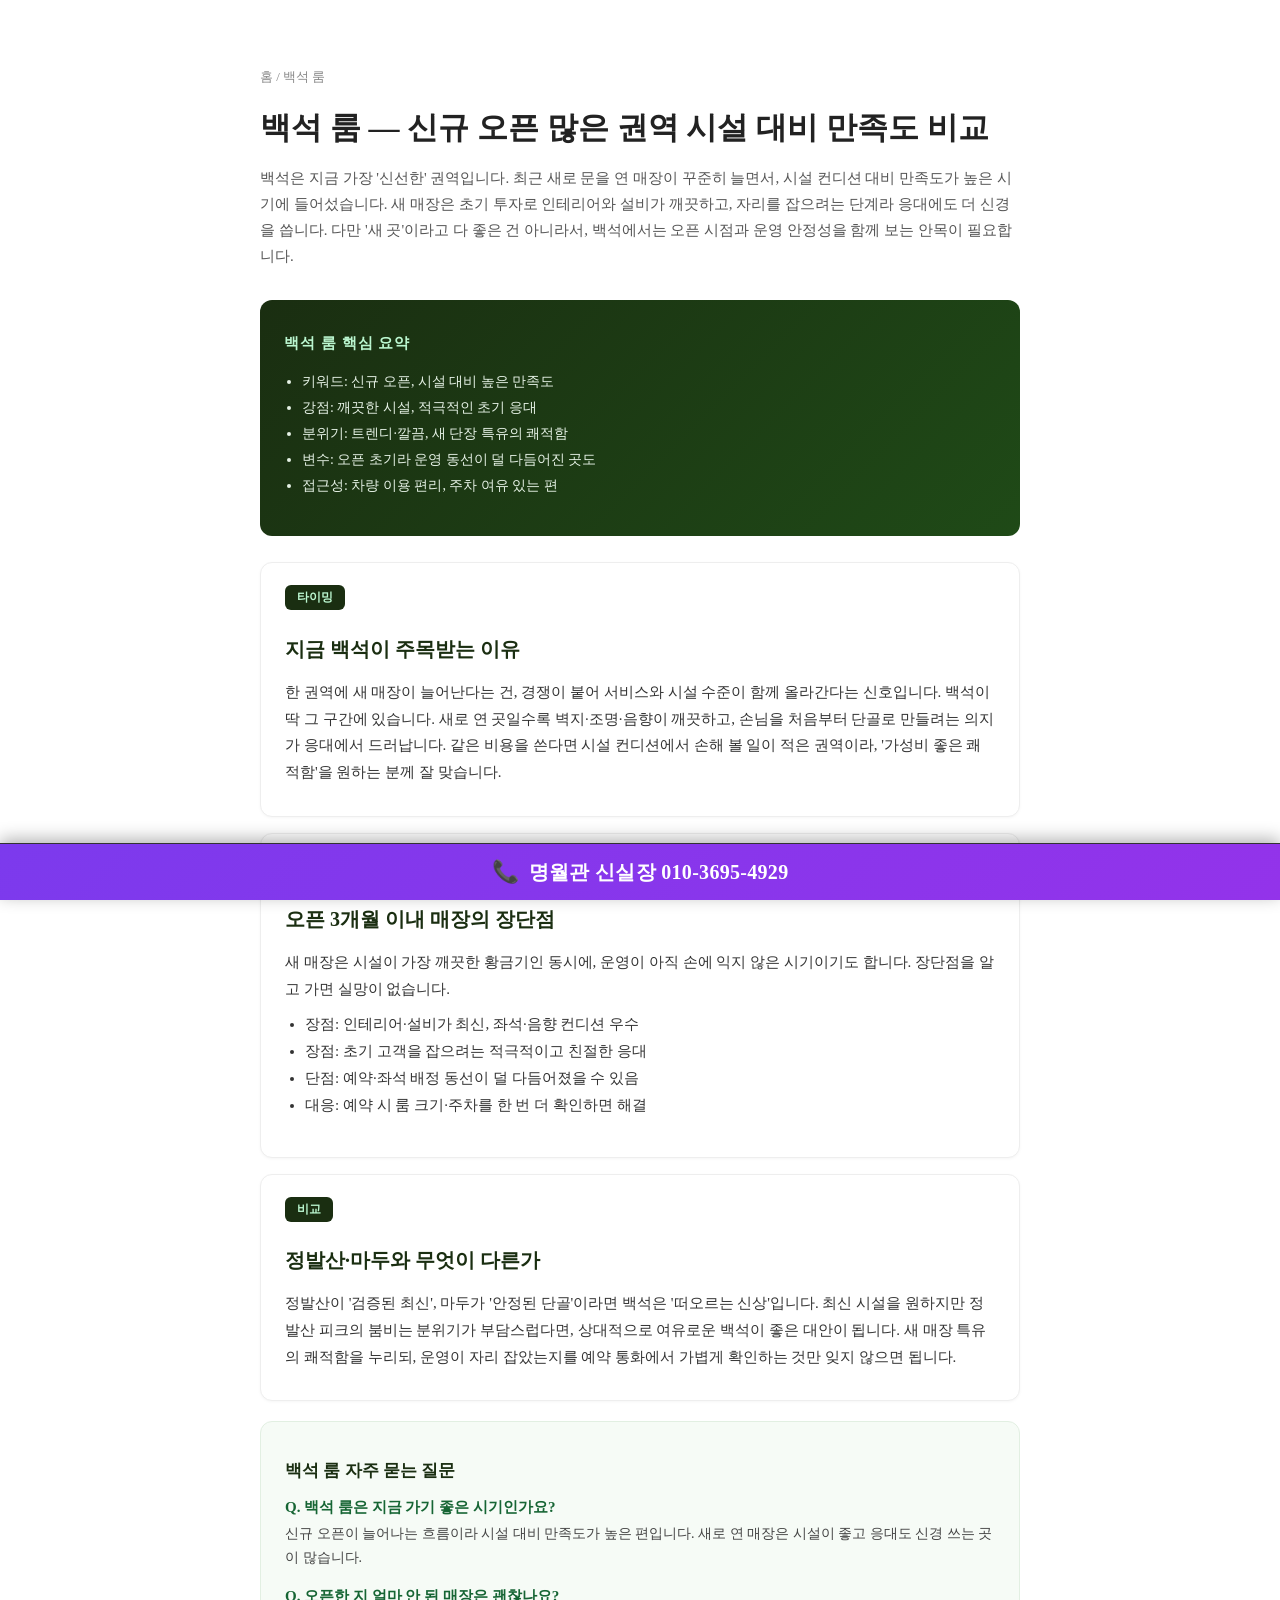
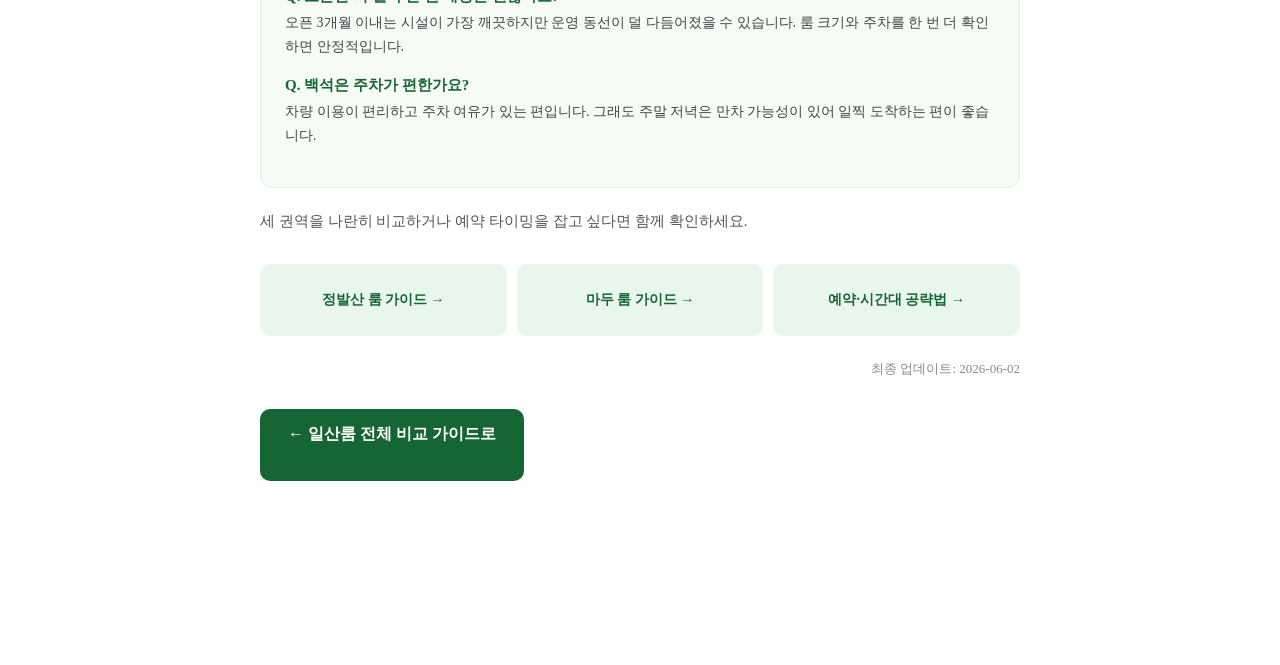
==== commit c1aa8731: "fix(cta): 모바일 전화바 미표시 해결 — CSS cache-first 무효화(style.css?v=6 + SW v6) 재방문 모바일이 통화바 CSS 없던 옛 style.cs" ====
--- a/baekseok/index.html
+++ b/baekseok/index.html
@@ -80,7 +80,7 @@
     ]
   }
   </script>
-  <link rel="stylesheet" href="/style.css">
+  <link rel="stylesheet" href="/style.css?v=6">
   <style>
     .spoke-wrap{max-width:760px;margin:0 auto;padding:40px 20px 100px;color:#222}
     .spoke-wrap h1{font-size:25px;font-weight:800;margin-bottom:8px;line-height:1.38;word-break:keep-all}
--- a/style.css
+++ b/style.css
@@ -237,7 +237,8 @@
 /* ===== RESPONSIVE — PC ===== */
 @media (min-width: 768px) {
   body { padding-bottom: 56px; }
-  .fixed-bottom-bar { max-width: 900px; left: 50%; transform: translateX(-50%); border-radius: 16px 16px 0 0; }
+  .fixed-bottom-bar { left: 0; right: 0; max-width: none; transform: none; border-radius: 0; }
+  .bottom-bar-primary { font-size: 20px; }
   .footer { padding-bottom: 32px; }
   .hero { min-height: 440px; }
   .hero-content { padding: 72px 40px 64px; }
@@ -313,8 +314,7 @@
 
 /* ===== CLS PREVENTION: reserve space ===== */
 .social-count { min-height: 41px; }
-.fixed-bottom-bar { will-change: transform; }
-body { content-visibility: auto; }
+/* body에는 content-visibility 금지! contain이 position:fixed 전화바를 문서 하단으로 밀어냄(화면 고정 깨짐) */
 .article-section { contain-intrinsic-size: auto 400px; content-visibility: auto; }
 .hero { content-visibility: visible; }
 
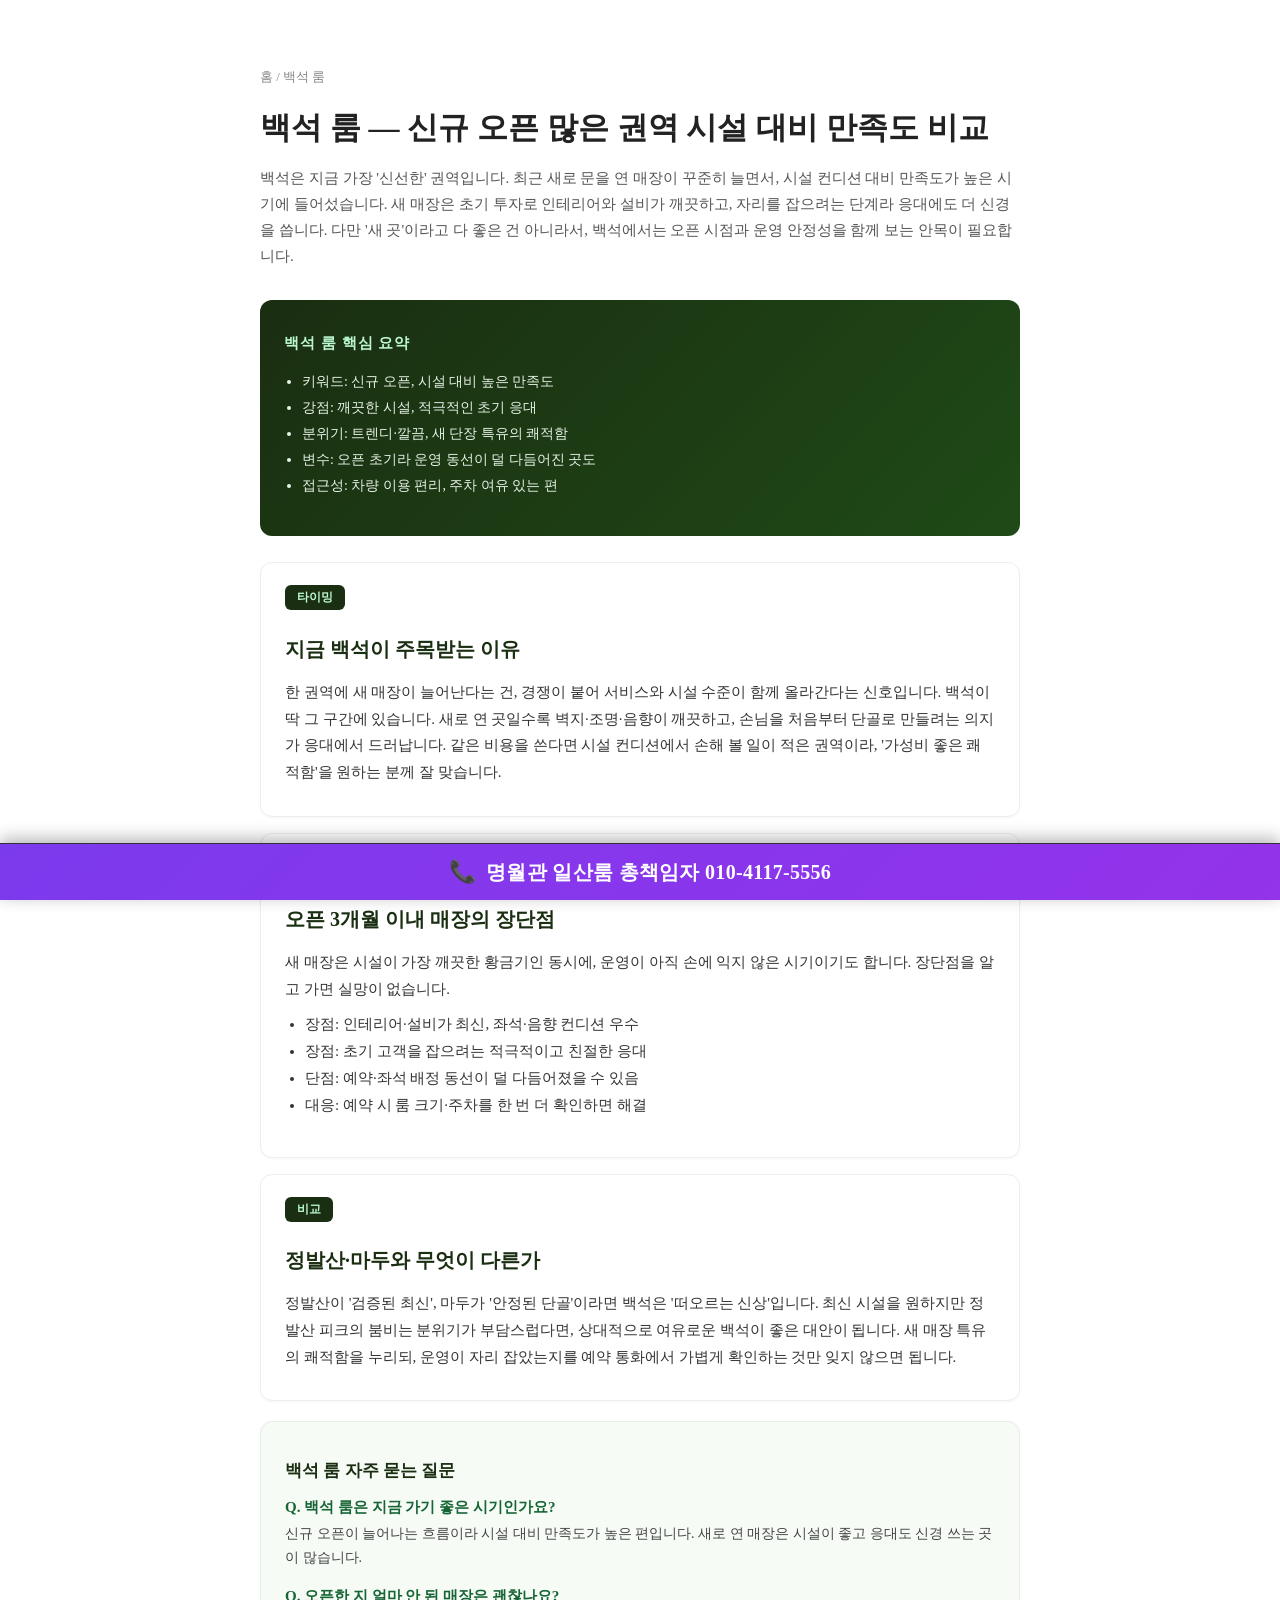
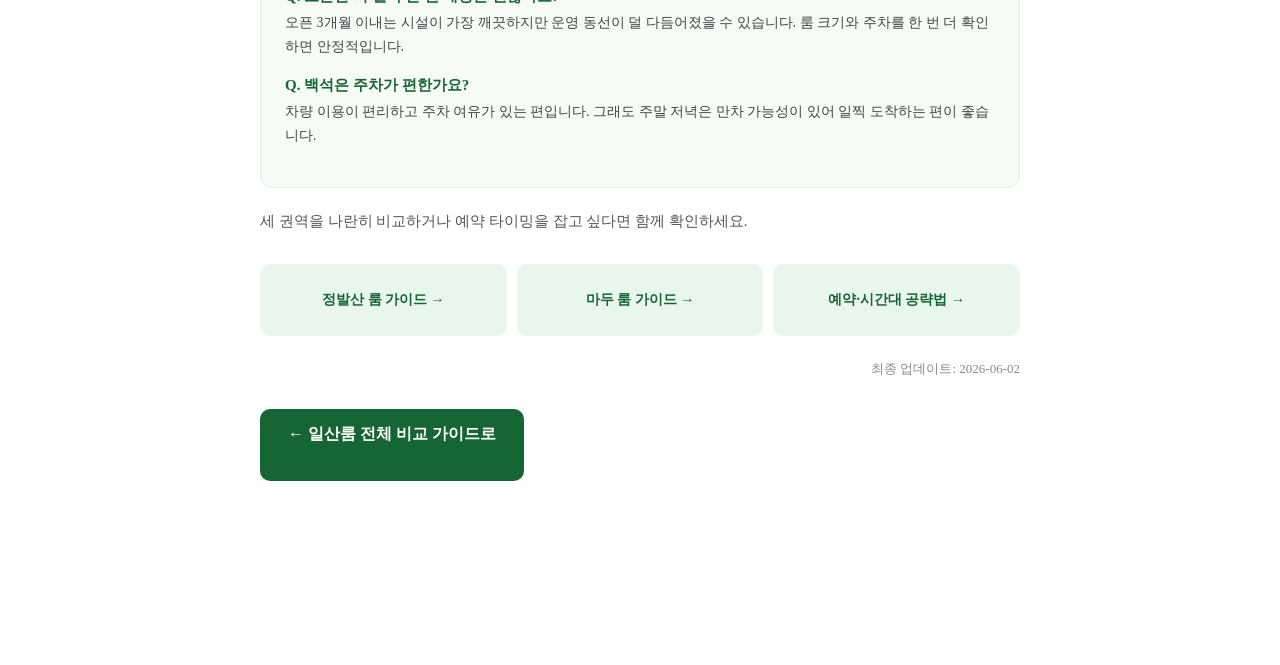
==== commit 5e1bfbbe: "광고주 세트 교체 — 옛 닉네임/번호 -> 일산룸 총책임자 010-4117-5556 (대표님 지시 2026-09-22) 글자와 그림을 함께 바꿨다. 그림은 저장소의 og 생성기를 " ====
--- a/baekseok/index.html
+++ b/baekseok/index.html
@@ -176,11 +176,11 @@
     <a href="/" class="back-link">← 일산룸 전체 비교 가이드로</a>
   </main>
 
-  <!-- Fixed Bottom Contact Bar (mobile + PC) — 일산명월관 신실장 -->
+  <!-- Fixed Bottom Contact Bar (mobile + PC) — 일산룸 총책임자 -->
   <nav class="fixed-bottom-bar" id="fixedBottomBar" aria-label="하단 연락처">
-    <a href="tel:01036954929" class="bottom-bar-btn bottom-bar-primary" aria-label="일산명월관 신실장에게 전화하기 010-3695-4929">
+    <a href="tel:01041175556" class="bottom-bar-btn bottom-bar-primary" aria-label="일산룸 총책임자에게 전화하기 010-4117-5556">
       <span class="bottom-bar-icon" aria-hidden="true">&#128222;</span>
-      <span>명월관 신실장 010-3695-4929</span>
+      <span>명월관 일산룸 총책임자 010-4117-5556</span>
     </a>
   </nav>
 
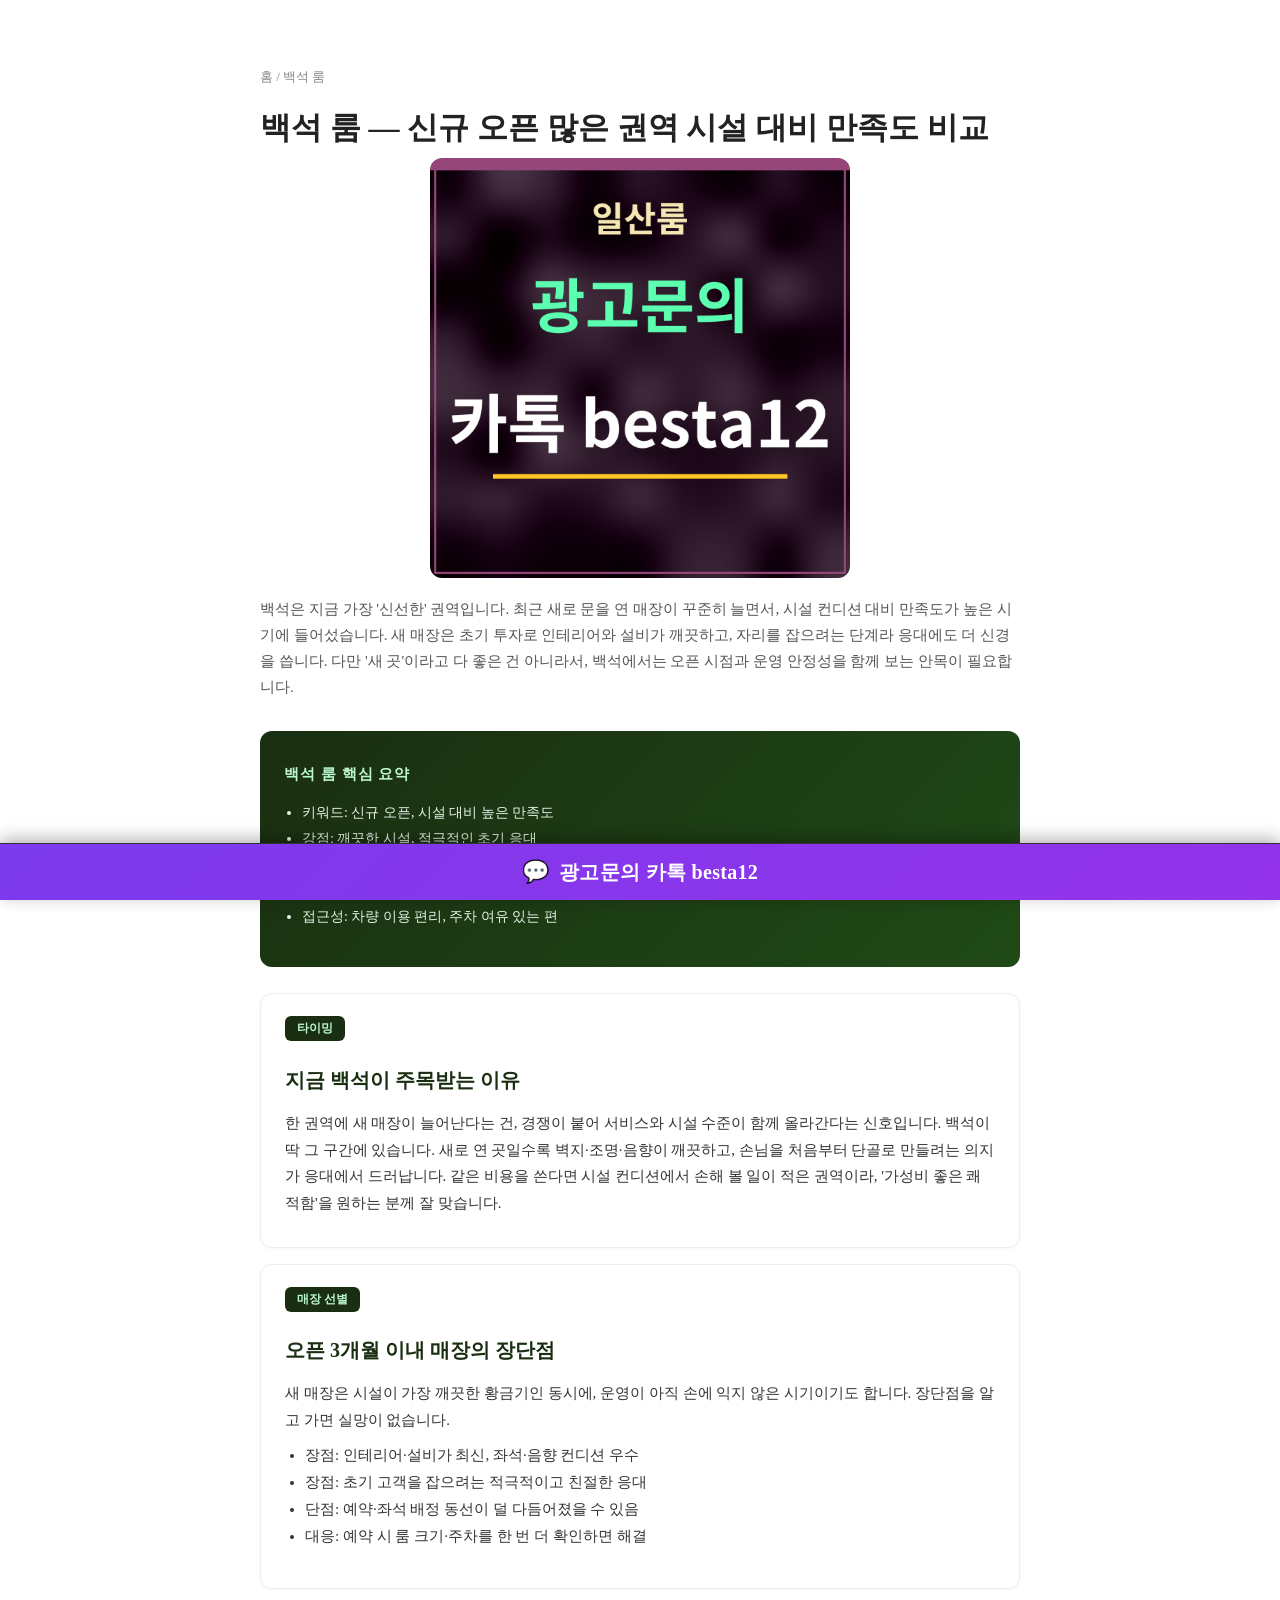
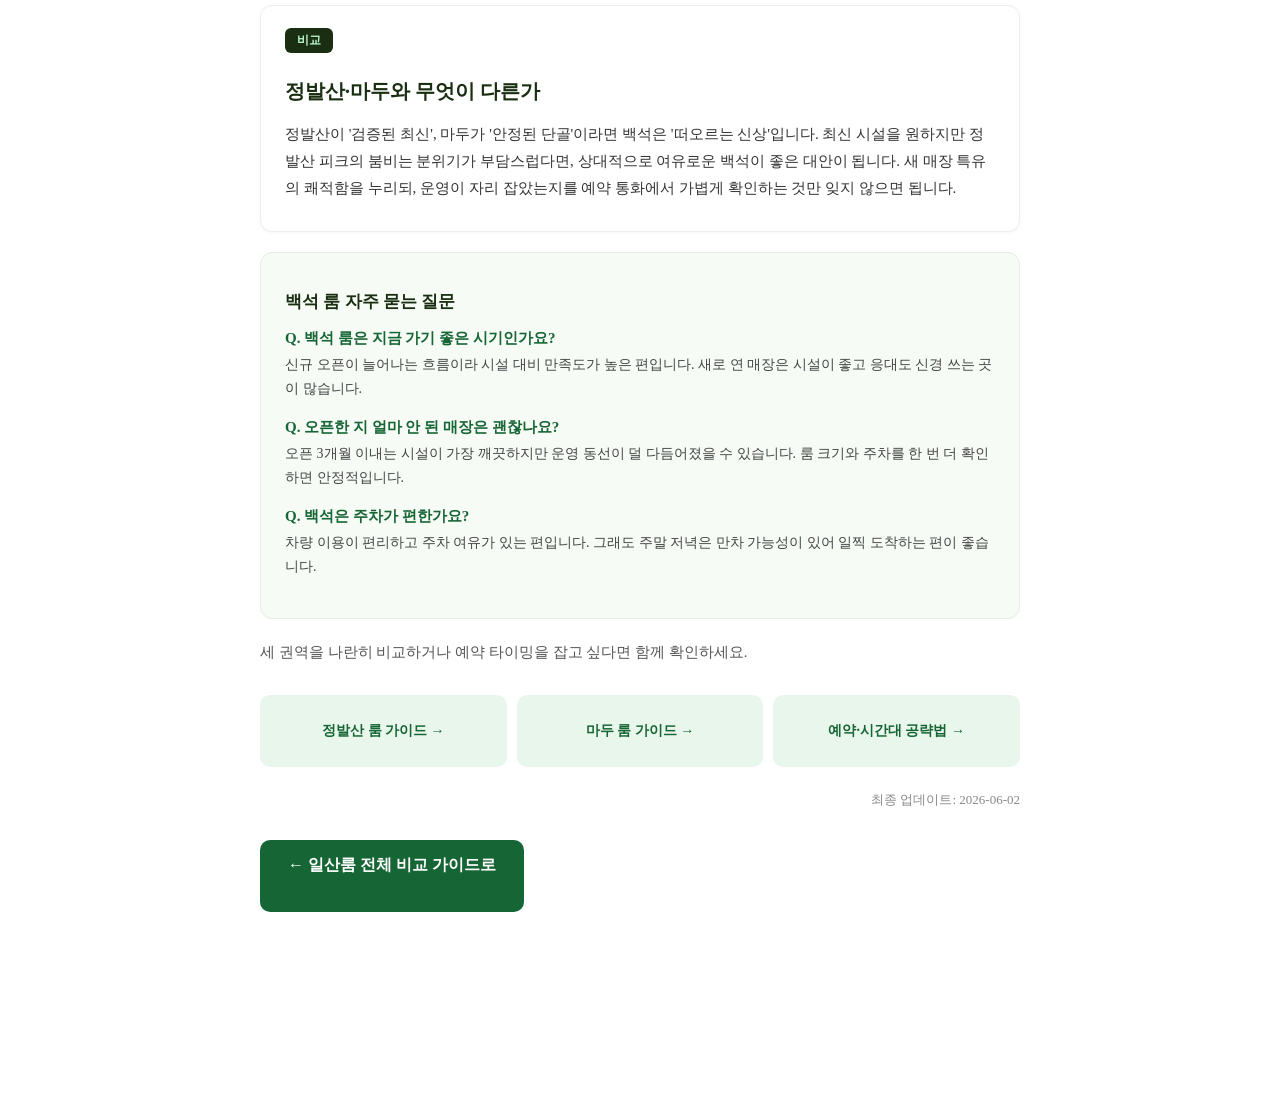
==== commit cbed335d: "일산룸 = 광고문의 — 옛 총책임자 번호·전화 링크 빼고 광고문의 카톡 besta12 · 3줄 카드 (대표님 지시 2026-10-04 04:35 · 2026-10-06 17:36)" ====
--- a/baekseok/index.html
+++ b/baekseok/index.html
@@ -12,7 +12,9 @@
   <meta property="og:title" content="백석 룸 — 신규 오픈 많은 권역 시설 대비 만족도 비교">
   <meta property="og:description" content="백석은 신규 오픈이 늘며 시설 대비 만족도가 높은 시기. 새 매장 고르는 법과 비교 포인트.">
   <meta property="og:url" content="https://ilsanroom3.pages.dev/baekseok/">
-  <meta property="og:image" content="https://ilsanroom3.pages.dev/og-home.png">
+  <meta property="og:image" content="https://ilsanroom3.pages.dev/card-baekseok-48d2c0a8.png">
+<meta property="og:image:alt" content="일산룸 광고문의 카톡 besta12">
+<meta property="og:image:type" content="image/png">
   <meta property="og:image:width" content="1200">
   <meta property="og:image:height" content="1200">
   <meta property="og:locale" content="ko_KR">
@@ -20,66 +22,14 @@
   <meta name="twitter:card" content="summary_large_image">
   <meta name="twitter:title" content="백석 룸 — 신규 오픈 많은 권역 시설 대비 만족도 비교">
   <meta name="twitter:description" content="백석은 신규 오픈이 늘며 시설 대비 만족도가 높은 시기. 새 매장 고르는 법.">
-  <meta name="twitter:image" content="https://ilsanroom3.pages.dev/og-home.png">
+  <meta name="twitter:image" content="https://ilsanroom3.pages.dev/card-baekseok-48d2c0a8.png">
   <meta name="robots" content="index, follow, max-snippet:-1, max-image-preview:large">
   <meta name="theme-color" content="#1a1a2e">
   <link rel="manifest" href="/site.webmanifest">
   <link rel="apple-touch-icon" href="/icon-192.png">
   <meta name="apple-mobile-web-app-capable" content="yes">
   <meta name="apple-mobile-web-app-title" content="일산룸">
-  <script type="application/ld+json">
-  {
-    "@context": "https://schema.org",
-    "@graph": [
-      {
-        "@type": "WebPage",
-        "@id": "https://ilsanroom3.pages.dev/baekseok/#webpage",
-        "name": "백석 룸 — 신규 오픈 많은 권역 시설 대비 만족도 비교",
-        "description": "백석역 일대 신규 매장 고르는 법과 비교 포인트.",
-        "url": "https://ilsanroom3.pages.dev/baekseok/",
-        "inLanguage": "ko-KR",
-        "datePublished": "2026-06-02T00:00:00+09:00",
-        "dateModified": "2026-06-02T00:00:00+09:00",
-        "isPartOf": { "@id": "https://ilsanroom3.pages.dev/#website" },
-        "breadcrumb": { "@id": "https://ilsanroom3.pages.dev/baekseok/#breadcrumb" }
-      },
-      {
-        "@type": "BreadcrumbList",
-        "@id": "https://ilsanroom3.pages.dev/baekseok/#breadcrumb",
-        "itemListElement": [
-          { "@type": "ListItem", "position": 1, "name": "홈", "item": "https://ilsanroom3.pages.dev/" },
-          { "@type": "ListItem", "position": 2, "name": "백석 룸", "item": "https://ilsanroom3.pages.dev/baekseok/" }
-        ]
-      },
-      {
-        "@type": "Article",
-        "headline": "백석 룸 — 신규 오픈 많은 권역 시설 대비 만족도 비교",
-        "description": "신규 오픈 매장의 장단점과 백석역 룸 선택 기준.",
-        "datePublished": "2026-06-02T00:00:00+09:00",
-        "dateModified": "2026-06-02T00:00:00+09:00",
-        "inLanguage": "ko-KR",
-        "author": { "@type": "Person", "name": "일산룸 10년 경험자" },
-        "publisher": { "@id": "https://ilsanroom3.pages.dev/#organization" },
-        "mainEntityOfPage": { "@id": "https://ilsanroom3.pages.dev/baekseok/#webpage" }
-      },
-      {
-        "@type": "FAQPage",
-        "mainEntity": [
-          {
-            "@type": "Question",
-            "name": "백석 룸은 지금 가기 좋은 시기인가요?",
-            "acceptedAnswer": { "@type": "Answer", "text": "백석은 신규 오픈이 늘어나는 흐름이라 시설 대비 만족도가 높은 편입니다. 새로 연 매장은 초기 투자로 시설 컨디션이 좋고, 자리를 잡기 위한 응대도 신경 쓰는 곳이 많습니다." }
-          },
-          {
-            "@type": "Question",
-            "name": "오픈한 지 얼마 안 된 매장은 괜찮나요?",
-            "acceptedAnswer": { "@type": "Answer", "text": "오픈 3개월 이내 매장은 시설이 가장 깨끗한 시기지만 운영 동선이 덜 다듬어졌을 수 있습니다. 예약 시 룸 크기와 주차를 한 번 더 확인하면 안정적으로 이용할 수 있습니다." }
-          }
-        ]
-      }
-    ]
-  }
-  </script>
+  <script type="application/ld+json">{"@context":"https://schema.org","@graph":[{"@type":"WebPage","@id":"https://ilsanroom3.pages.dev/baekseok/#webpage","name":"백석 룸 — 신규 오픈 많은 권역 시설 대비 만족도 비교","description":"백석역 일대 신규 매장 고르는 법과 비교 포인트.","url":"https://ilsanroom3.pages.dev/baekseok/","inLanguage":"ko-KR","datePublished":"2026-06-02T00:00:00+09:00","dateModified":"2026-06-02T00:00:00+09:00","isPartOf":{"@id":"https://ilsanroom3.pages.dev/#website"},"breadcrumb":{"@id":"https://ilsanroom3.pages.dev/baekseok/#breadcrumb"},"image":"https://ilsanroom3.pages.dev/card-baekseok-48d2c0a8.png"},{"@type":"BreadcrumbList","@id":"https://ilsanroom3.pages.dev/baekseok/#breadcrumb","itemListElement":[{"@type":"ListItem","position":1,"name":"홈","item":"https://ilsanroom3.pages.dev/"},{"@type":"ListItem","position":2,"name":"백석 룸","item":"https://ilsanroom3.pages.dev/baekseok/"}]},{"@type":"Article","headline":"백석 룸 — 신규 오픈 많은 권역 시설 대비 만족도 비교","description":"신규 오픈 매장의 장단점과 백석역 룸 선택 기준.","datePublished":"2026-06-02T00:00:00+09:00","dateModified":"2026-06-02T00:00:00+09:00","inLanguage":"ko-KR","author":{"@type":"Person","name":"일산룸 10년 경험자"},"publisher":{"@id":"https://ilsanroom3.pages.dev/#organization"},"mainEntityOfPage":{"@id":"https://ilsanroom3.pages.dev/baekseok/#webpage"},"image":"https://ilsanroom3.pages.dev/card-baekseok-48d2c0a8.png"},{"@type":"FAQPage","mainEntity":[{"@type":"Question","name":"백석 룸은 지금 가기 좋은 시기인가요?","acceptedAnswer":{"@type":"Answer","text":"백석은 신규 오픈이 늘어나는 흐름이라 시설 대비 만족도가 높은 편입니다. 새로 연 매장은 초기 투자로 시설 컨디션이 좋고, 자리를 잡기 위한 응대도 신경 쓰는 곳이 많습니다."}},{"@type":"Question","name":"오픈한 지 얼마 안 된 매장은 괜찮나요?","acceptedAnswer":{"@type":"Answer","text":"오픈 3개월 이내 매장은 시설이 가장 깨끗한 시기지만 운영 동선이 덜 다듬어졌을 수 있습니다. 예약 시 룸 크기와 주차를 한 번 더 확인하면 안정적으로 이용할 수 있습니다."}}]}]}</script>
   <link rel="stylesheet" href="/style.css?v=6">
   <style>
     .spoke-wrap{max-width:760px;margin:0 auto;padding:40px 20px 100px;color:#222}
@@ -116,6 +66,7 @@
     </nav>
 
     <h1>백석 룸 — 신규 오픈 많은 권역 시설 대비 만족도 비교</h1>
+<figure class="page-thumb" style="margin:0 auto 18px;max-width:420px"><img src="/card-baekseok-48d2c0a8.png" alt="일산룸 광고문의 카톡 besta12" width="1200" height="1200" decoding="async" style="display:block;width:100%;height:auto;border-radius:12px"></figure>
     <p class="lead">백석은 지금 가장 '신선한' 권역입니다. 최근 새로 문을 연 매장이 꾸준히 늘면서, 시설 컨디션 대비 만족도가 높은 시기에 들어섰습니다. 새 매장은 초기 투자로 인테리어와 설비가 깨끗하고, 자리를 잡으려는 단계라 응대에도 더 신경을 씁니다. 다만 '새 곳'이라고 다 좋은 건 아니라서, 백석에서는 오픈 시점과 운영 안정성을 함께 보는 안목이 필요합니다.</p>
 
     <div class="spoke-hero" aria-label="백석 요약">
@@ -176,12 +127,12 @@
     <a href="/" class="back-link">← 일산룸 전체 비교 가이드로</a>
   </main>
 
-  <!-- Fixed Bottom Contact Bar (mobile + PC) — 일산룸 총책임자 -->
+  <!-- Fixed Bottom Contact Bar (mobile + PC) -->
   <nav class="fixed-bottom-bar" id="fixedBottomBar" aria-label="하단 연락처">
-    <a href="tel:01041175556" class="bottom-bar-btn bottom-bar-primary" aria-label="일산룸 총책임자에게 전화하기 010-4117-5556">
-      <span class="bottom-bar-icon" aria-hidden="true">&#128222;</span>
-      <span>명월관 일산룸 총책임자 010-4117-5556</span>
-    </a>
+    <span class="bottom-bar-btn bottom-bar-primary">
+      <span class="bottom-bar-icon" aria-hidden="true">&#128172;</span>
+      <span>광고문의 카톡 besta12</span>
+    </span>
   </nav>
 
   <script>
